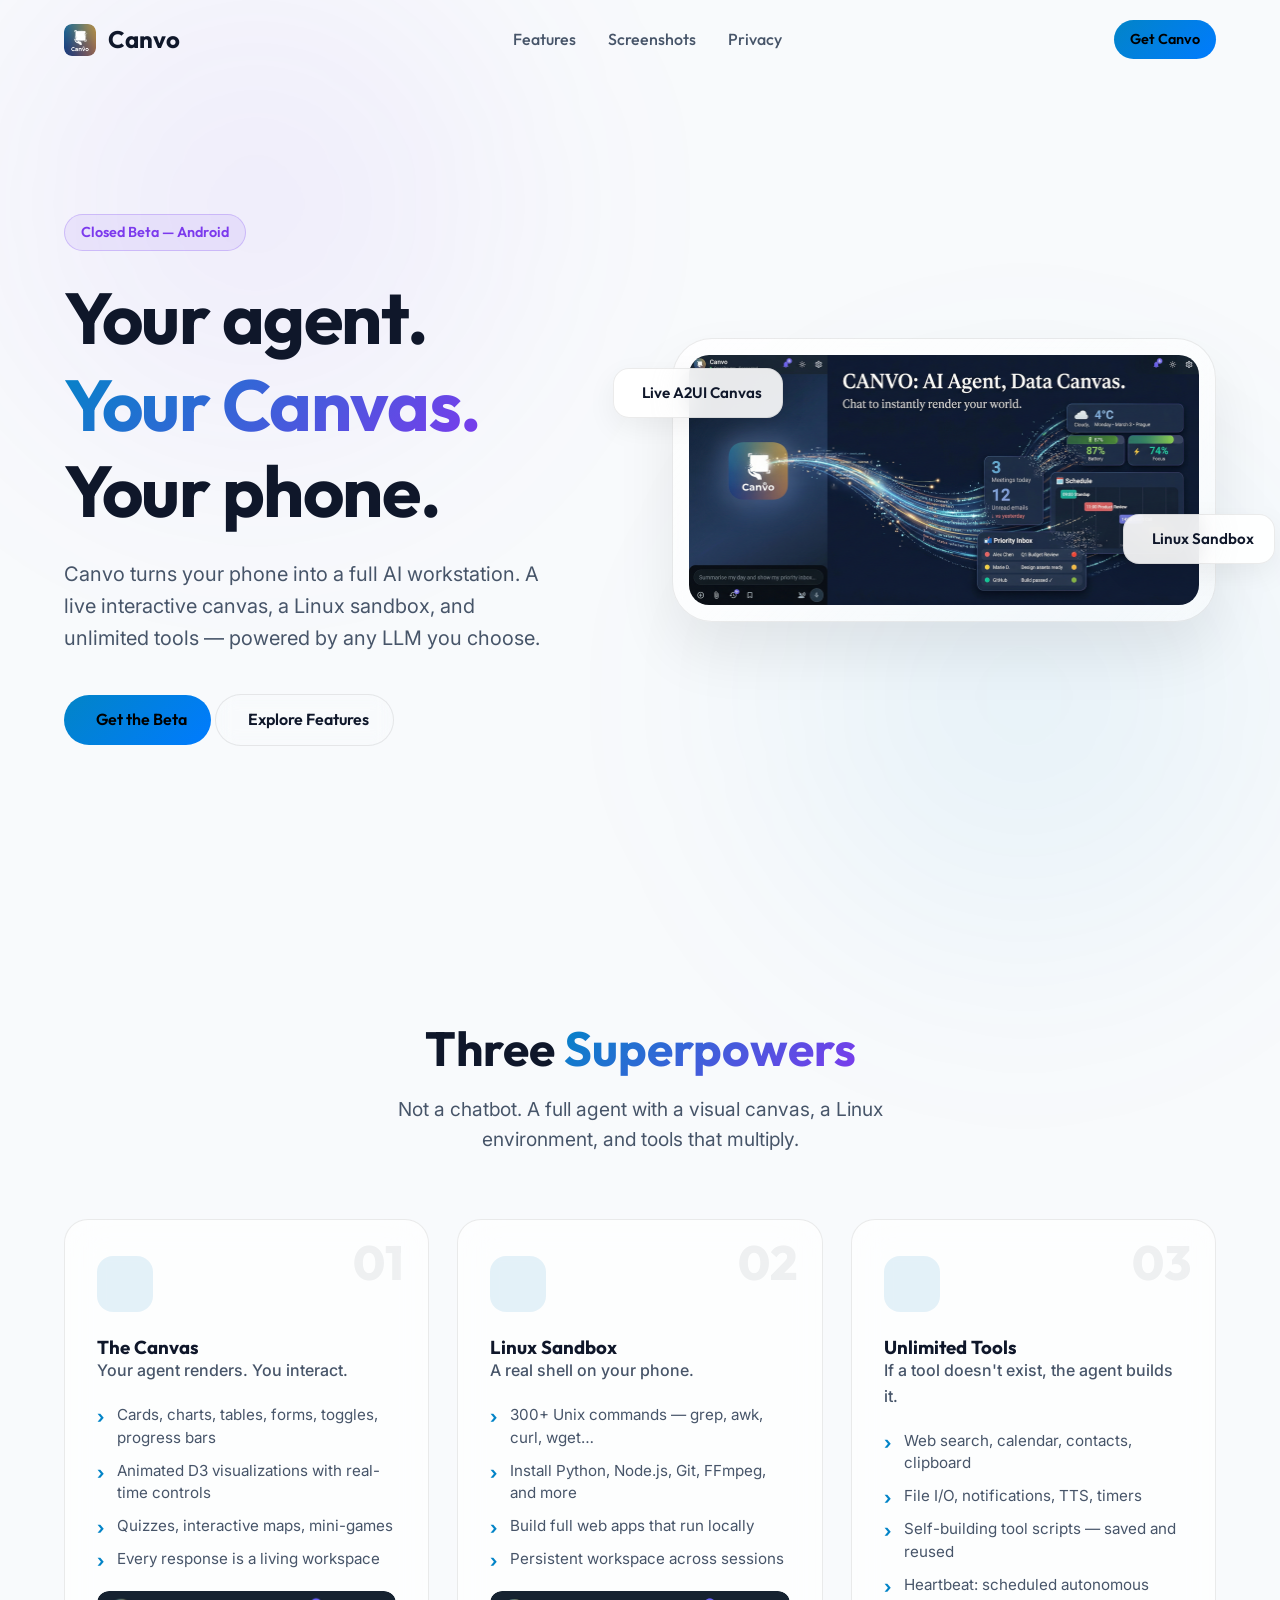
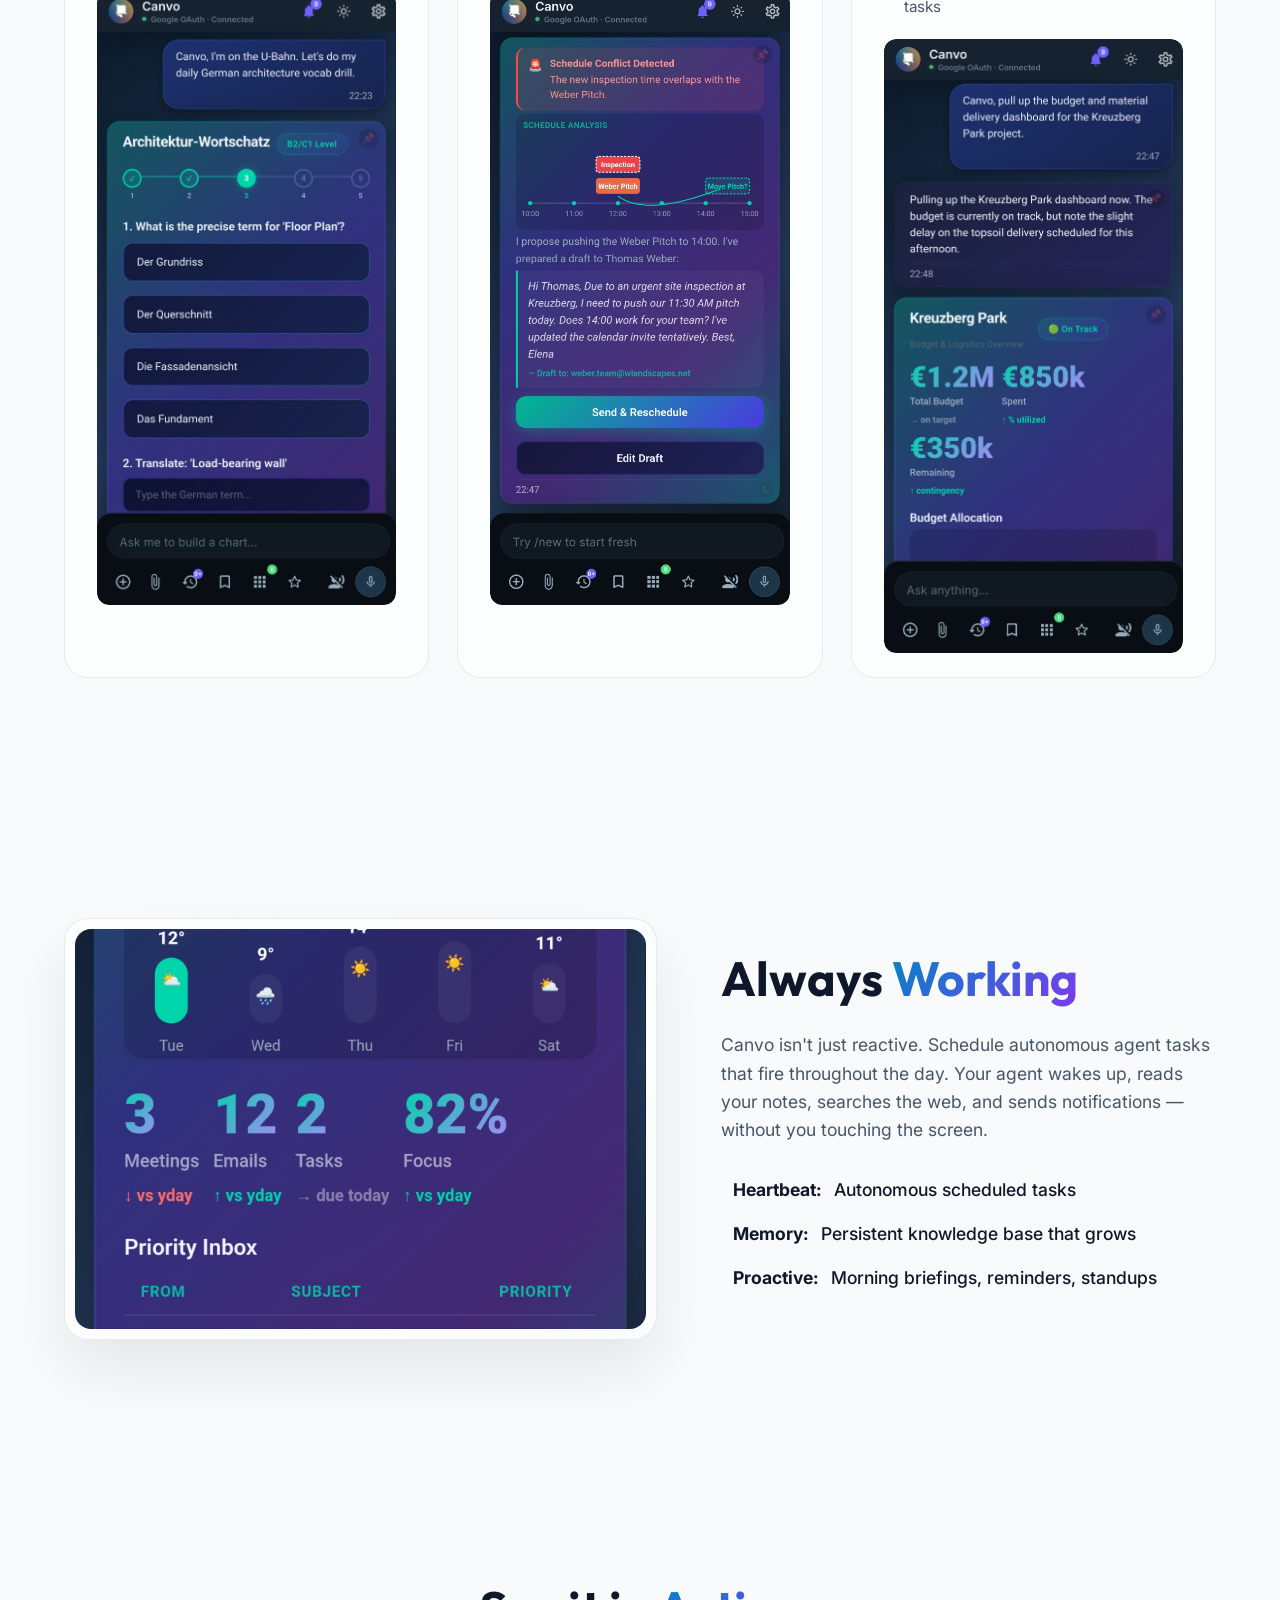
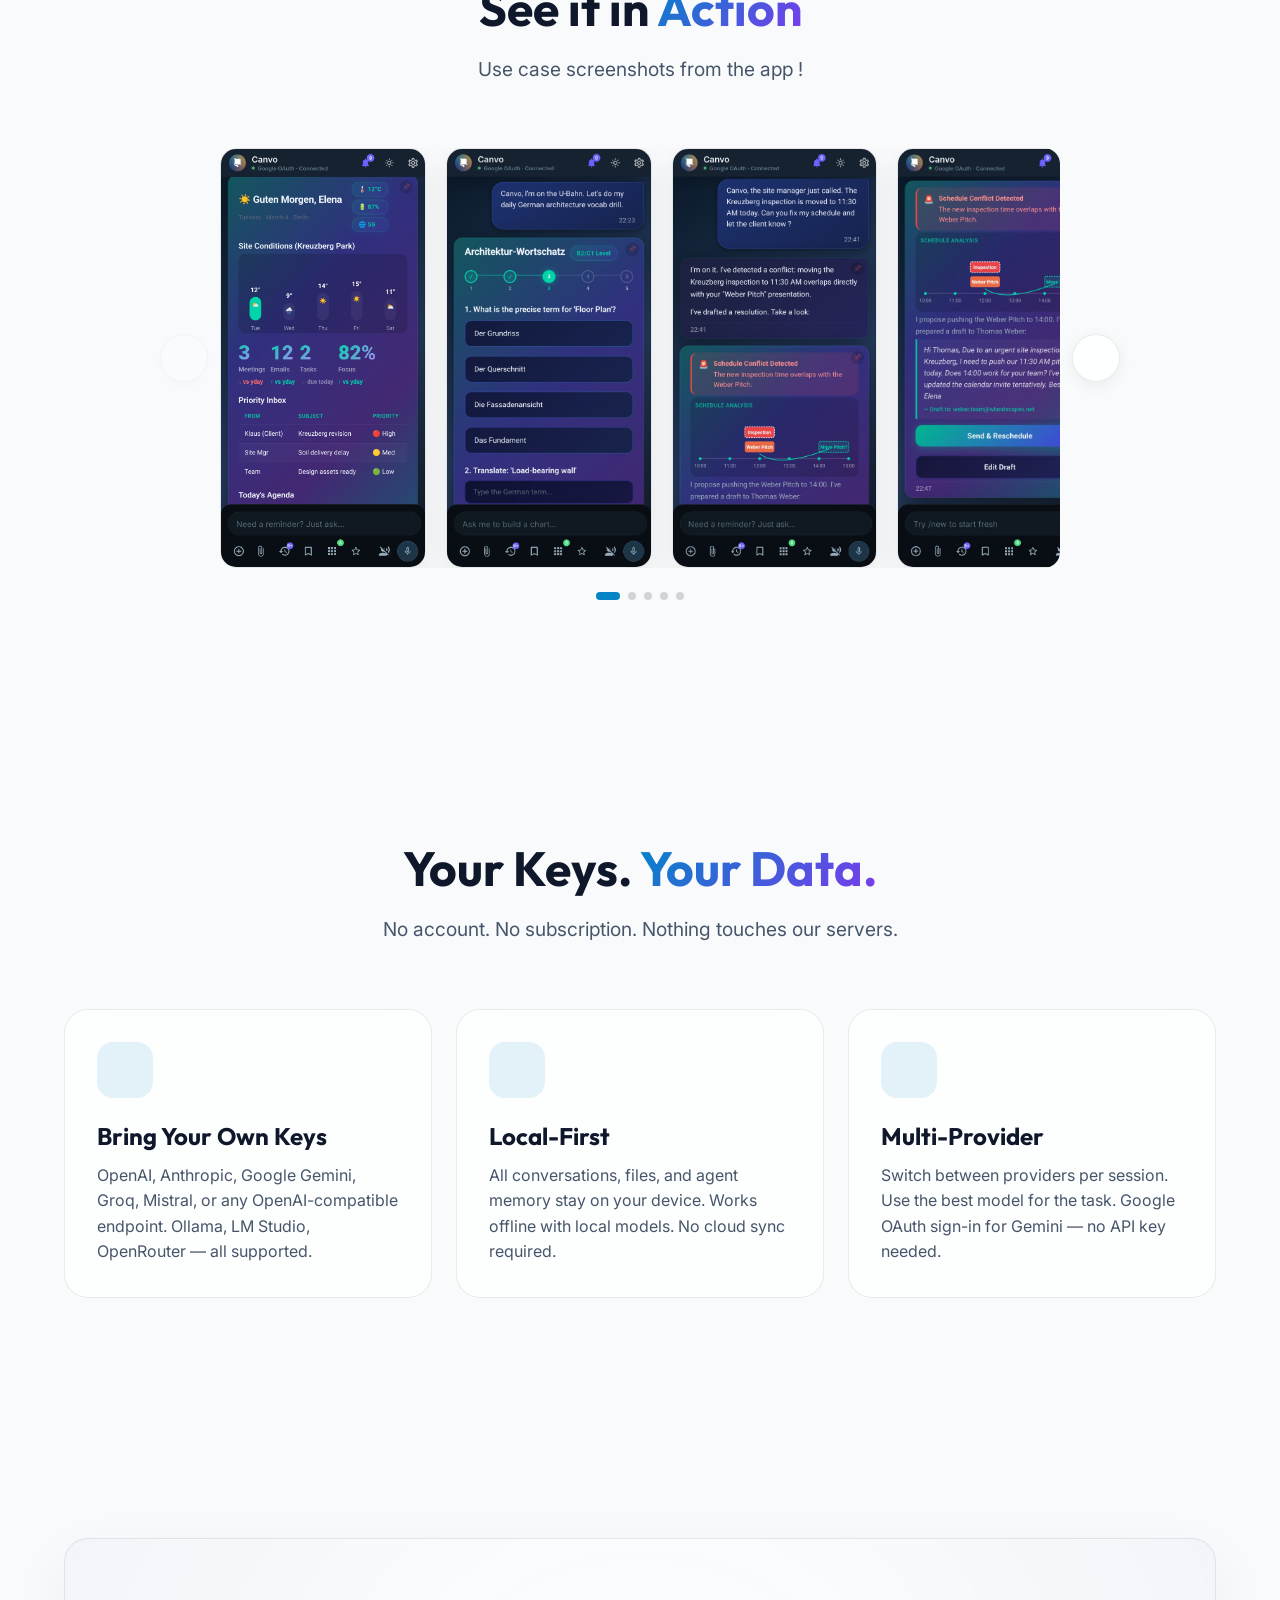
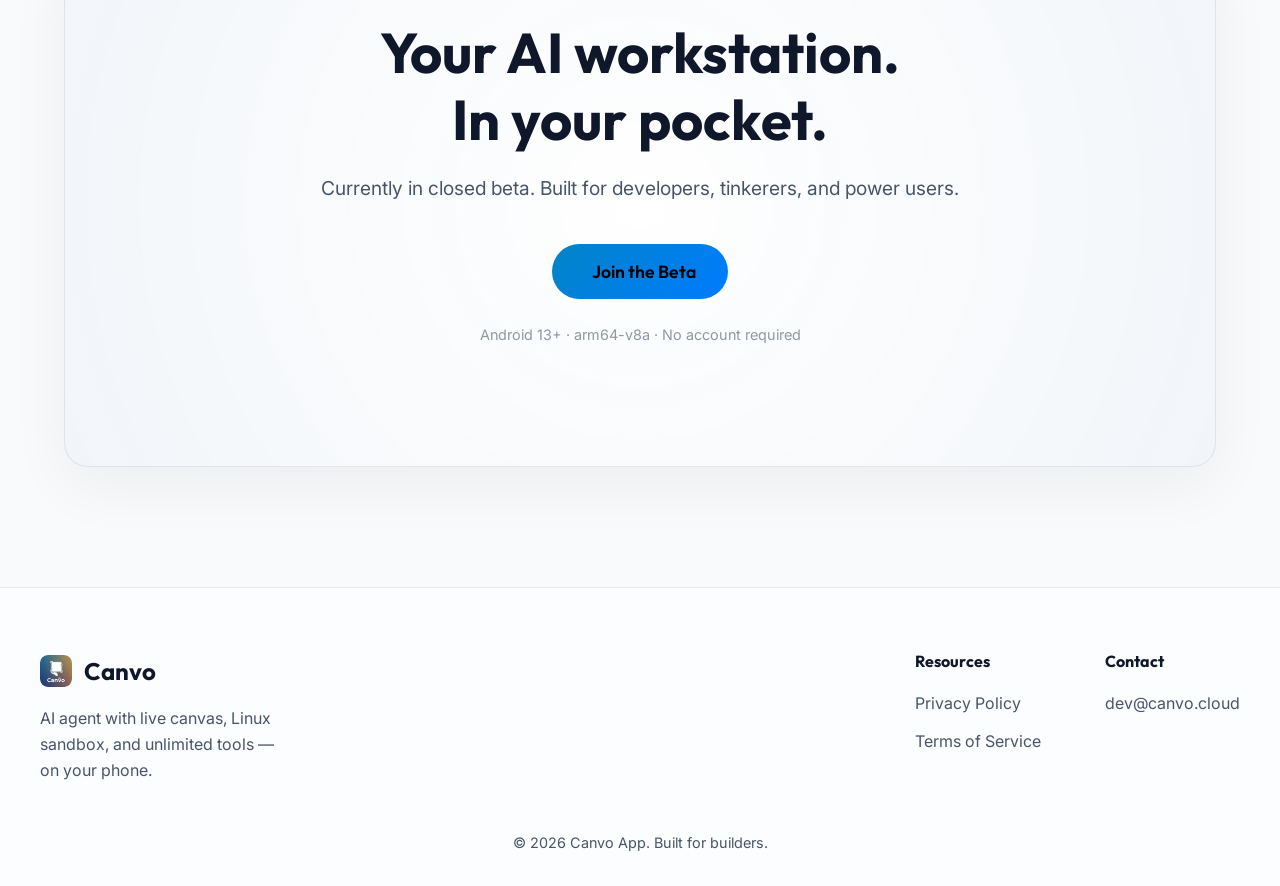
==== docs/index.html @ 7fee29e6 "Add website to docs/ for GitHub Pages" ====
<!DOCTYPE html>
<html lang="en">

<head>
    <meta charset="UTF-8">
    <meta name="viewport" content="width=device-width, initial-scale=1.0">
    <title>Canvo — AI Agent + Canvas + Linux Sandbox</title>
    <meta name="description"
        content="Canvo turns your phone into a full AI workstation. Live interactive canvas, Linux sandbox with 300+ commands, and unlimited tools — all on your phone.">
    <link rel="preconnect" href="https://fonts.googleapis.com">
    <link rel="preconnect" href="https://fonts.gstatic.com" crossorigin>
    <link
        href="https://fonts.googleapis.com/css2?family=Fira+Code:wght@400;500&family=Outfit:wght@400;500;600;700;800&family=Inter:wght@400;500;600&display=swap"
        rel="stylesheet">
    <link rel="stylesheet" href="styles.css">
    <!-- Phosphor Icons -->
    <script src="https://unpkg.com/@phosphor-icons/web"></script>
</head>

<body>
    <div class="ambient-glow"></div>
    <div class="ambient-glow secondary"></div>

    <nav class="navbar">
        <div class="nav-container">
            <div class="logo">
                <img src="assets/logo.png" alt="Canvo Logo">
                <span>Canvo</span>
            </div>
            <div class="nav-links">
                <a href="#pillars">Features</a>
                <a href="#screenshots">Screenshots</a>
                <a href="#privacy">Privacy</a>
            </div>
            <a href="#download" class="btn btn-primary btn-small">Get Canvo</a>
        </div>
    </nav>

    <!-- ═══════════════ HERO ═══════════════ -->
    <header class="hero">
        <div class="hero-content fade-in-up">
            <div class="badge"><i class="ph ph-rocket-launch"></i> Closed Beta — Android</div>
            <h1 class="hero-title">Your agent.<br><span class="gradient-text">Your Canvas.</span><br>Your phone.</h1>
            <p class="hero-subtitle">Canvo turns your phone into a full AI workstation. A live interactive canvas, a
                Linux sandbox, and unlimited tools — powered by any LLM you choose.</p>
            <div class="hero-actions">
                <a href="#download" class="btn btn-primary">
                    <i class="ph-bold ph-google-play-logo"></i>
                    Get the Beta
                </a>
                <a href="#pillars" class="btn btn-secondary">
                    <i class="ph-bold ph-stack"></i>
                    Explore Features
                </a>
            </div>
        </div>
        <div class="hero-visual fade-in-up delay-1">
            <div class="glass-container">
                <img src="assets/presentation.png" alt="Canvo App" class="mockup-img hero-banner">
                <div class="floating-badge fb-1">
                    <i class="ph-fill ph-paint-brush-broad"></i> Live A2UI Canvas
                </div>
                <div class="floating-badge fb-2">
                    <i class="ph-fill ph-terminal-window"></i> Linux Sandbox
                </div>
            </div>
        </div>
    </header>

    <!-- ═══════════════ THREE PILLARS ═══════════════ -->
    <section id="pillars" class="features section">
        <div class="section-header fade-in-up">
            <h2>Three <span class="gradient-text">Superpowers</span></h2>
            <p>Not a chatbot. A full agent with a visual canvas, a Linux environment, and tools that multiply.</p>
        </div>

        <div class="pillar-grid">
            <!-- PILLAR 1: CANVAS -->
            <div class="pillar-card glass-panel fade-in-up">
                <div class="pillar-number">01</div>
                <div class="icon-wrapper"><i class="ph-duotone ph-paint-brush-broad"></i></div>
                <h3>The Canvas</h3>
                <p class="pillar-tagline">Your agent renders. You interact.</p>
                <ul class="pillar-features">
                    <li>Cards, charts, tables, forms, toggles, progress bars</li>
                    <li>Animated D3 visualizations with real-time controls</li>
                    <li>Quizzes, interactive maps, mini-games</li>
                    <li>Every response is a living workspace</li>
                </ul>
                <div class="pillar-screenshot">
                    <img src="assets/screenshot2.jpg" alt="Canvas UI" loading="lazy">
                </div>
            </div>

            <!-- PILLAR 2: LINUX SANDBOX -->
            <div class="pillar-card glass-panel fade-in-up delay-1">
                <div class="pillar-number">02</div>
                <div class="icon-wrapper"><i class="ph-duotone ph-terminal-window"></i></div>
                <h3>Linux Sandbox</h3>
                <p class="pillar-tagline">A real shell on your phone.</p>
                <ul class="pillar-features">
                    <li>300+ Unix commands — grep, awk, curl, wget…</li>
                    <li>Install Python, Node.js, Git, FFmpeg, and more</li>
                    <li>Build full web apps that run locally</li>
                    <li>Persistent workspace across sessions</li>
                </ul>
                <div class="pillar-screenshot">
                    <img src="assets/screenshot4.jpg" alt="Linux Sandbox" loading="lazy">
                </div>
            </div>

            <!-- PILLAR 3: TOOLS -->
            <div class="pillar-card glass-panel fade-in-up delay-2">
                <div class="pillar-number">03</div>
                <div class="icon-wrapper"><i class="ph-duotone ph-wrench"></i></div>
                <h3>Unlimited Tools</h3>
                <p class="pillar-tagline">If a tool doesn't exist, the agent builds it.</p>
                <ul class="pillar-features">
                    <li>Web search, calendar, contacts, clipboard</li>
                    <li>File I/O, notifications, TTS, timers</li>
                    <li>Self-building tool scripts — saved and reused</li>
                    <li>Heartbeat: scheduled autonomous tasks</li>
                </ul>
                <div class="pillar-screenshot">
                    <img src="assets/screenshot5.jpg" alt="Tools" loading="lazy">
                </div>
            </div>
        </div>
    </section>

    <!-- ═══════════════ SHOWCASE: HEARTBEAT + MEMORY ═══════════════ -->
    <section class="showcase section align-center">
        <div class="showcase-visual fade-in-up">
            <div class="glass-container large">
                <img src="assets/screenshot1.jpg" alt="Canvo in action" class="mockup-img full-width">
            </div>
        </div>
        <div class="showcase-content fade-in-up delay-1">
            <h2>Always <span class="gradient-text">Working</span></h2>
            <p>Canvo isn't just reactive. Schedule autonomous agent tasks that fire throughout the day. Your agent wakes
                up, reads your notes, searches the web, and sends notifications — without you touching the screen.</p>
            <ul class="feature-list">
                <li><i class="ph-bold ph-clock-clockwise"></i> <strong>Heartbeat:</strong> Autonomous scheduled tasks
                </li>
                <li><i class="ph-bold ph-brain"></i> <strong>Memory:</strong> Persistent knowledge base that grows</li>
                <li><i class="ph-bold ph-bell-ringing"></i> <strong>Proactive:</strong> Morning briefings, reminders,
                    standups</li>
            </ul>
        </div>
    </section>

    <!-- ═══════════════ SCREENSHOT GALLERY ═══════════════ -->
    <section id="screenshots" class="section">
        <div class="section-header fade-in-up">
            <h2>See it in <span class="gradient-text">Action</span></h2>
            <p>Use case screenshots from the app !</p>
        </div>
        <div class="gallery-wrapper fade-in-up delay-1">
            <button class="gallery-arrow gallery-prev" aria-label="Previous" onclick="galleryPrev()">
                <i class="ph-bold ph-caret-left"></i>
            </button>
            <div class="gallery-viewport">
                <div class="gallery-track" id="galleryTrack">
                    <img src="assets/screenshot1.jpg" alt="Morning Briefing" loading="lazy"
                        onclick="openLightbox(this)">
                    <img src="assets/screenshot2.jpg" alt="Vocab Drill" loading="lazy" onclick="openLightbox(this)">
                    <img src="assets/screenshot3.jpg" alt="Schedule Conflict" loading="lazy"
                        onclick="openLightbox(this)">
                    <img src="assets/screenshot4.jpg" alt="Email Draft" loading="lazy" onclick="openLightbox(this)">
                    <img src="assets/screenshot5.jpg" alt="Budget Dashboard" loading="lazy"
                        onclick="openLightbox(this)">
                    <img src="assets/screenshot6.jpg" alt="Canvas UI" loading="lazy" onclick="openLightbox(this)">
                    <img src="assets/screenshot7.jpg" alt="Tools" loading="lazy" onclick="openLightbox(this)">
                    <img src="assets/screenshot8.jpg" alt="Settings" loading="lazy" onclick="openLightbox(this)">
                    <img src="assets/screenshot9.jpg" alt="Apps Panel" loading="lazy" onclick="openLightbox(this)">
                    <img src="assets/screenshot10.jpg" alt="Memory" loading="lazy" onclick="openLightbox(this)">
                    <img src="assets/screenshot11.jpg" alt="Heartbeat" loading="lazy" onclick="openLightbox(this)">
                    <img src="assets/screenshot12.jpg" alt="Provider Settings" loading="lazy"
                        onclick="openLightbox(this)">
                    <img src="assets/screenshot13.jpg" alt="Multi-Provider" loading="lazy" onclick="openLightbox(this)">
                </div>
            </div>
            <button class="gallery-arrow gallery-next" aria-label="Next" onclick="galleryNext()">
                <i class="ph-bold ph-caret-right"></i>
            </button>
        </div>
        <div class="gallery-dots" id="galleryDots"></div>
    </section>

    <!-- ═══════════════ LIGHTBOX ═══════════════ -->
    <div class="lightbox-overlay" id="lightbox" onclick="closeLightbox()">
        <button class="lightbox-close" aria-label="Close">&times;</button>
        <button class="lightbox-arrow lightbox-prev" aria-label="Previous"
            onclick="event.stopPropagation(); lightboxPrev()">
            <i class="ph-bold ph-caret-left"></i>
        </button>
        <img id="lightboxImg" src="" alt="Screenshot enlarged" onclick="event.stopPropagation()">
        <button class="lightbox-arrow lightbox-next" aria-label="Next"
            onclick="event.stopPropagation(); lightboxNext()">
            <i class="ph-bold ph-caret-right"></i>
        </button>
    </div>

    <!-- ═══════════════ PRIVACY ═══════════════ -->
    <section id="privacy" class="features section">
        <div class="section-header fade-in-up">
            <h2>Your Keys. <span class="gradient-text">Your Data.</span></h2>
            <p>No account. No subscription. Nothing touches our servers.</p>
        </div>
        <div class="feature-grid">
            <div class="feature-card glass-panel fade-in-up">
                <div class="icon-wrapper"><i class="ph-duotone ph-key"></i></div>
                <h3>Bring Your Own Keys</h3>
                <p>OpenAI, Anthropic, Google Gemini, Groq, Mistral, or any OpenAI-compatible endpoint. Ollama, LM
                    Studio, OpenRouter — all supported.</p>
            </div>
            <div class="feature-card glass-panel fade-in-up delay-1">
                <div class="icon-wrapper"><i class="ph-duotone ph-shield-check"></i></div>
                <h3>Local-First</h3>
                <p>All conversations, files, and agent memory stay on your device. Works offline with local models. No
                    cloud sync required.</p>
            </div>
            <div class="feature-card glass-panel fade-in-up delay-2">
                <div class="icon-wrapper"><i class="ph-duotone ph-arrows-left-right"></i></div>
                <h3>Multi-Provider</h3>
                <p>Switch between providers per session. Use the best model for the task. Google OAuth sign-in for
                    Gemini — no API key needed.</p>
            </div>
        </div>
    </section>

    <!-- ═══════════════ CTA ═══════════════ -->
    <section id="download" class="cta-section section">
        <div class="glass-panel cta-panel fade-in-up">
            <h2>Your AI workstation.<br>In your pocket.</h2>
            <p>Currently in closed beta. Built for developers, tinkerers, and power users.</p>
            <div class="cta-buttons">
                <button class="btn btn-primary large">
                    <i class="ph-fill ph-google-play-logo"></i>
                    Join the Beta
                </button>
            </div>
            <p class="footnote monospace">Android 13+ · arm64-v8a · No account required</p>
        </div>
    </section>

    <footer class="footer">
        <div class="footer-content">
            <div class="footer-brand">
                <div class="logo">
                    <img src="assets/logo.png" alt="Canvo Logo">
                    <span>Canvo</span>
                </div>
                <p>AI agent with live canvas, Linux sandbox, and unlimited tools — on your phone.</p>
            </div>
            <div class="footer-links">
                <div class="link-column">
                    <h4>Resources</h4>
                    <a href="privacy.html">Privacy Policy</a>
                    <a href="terms.html">Terms of Service</a>
                </div>
                <div class="link-column">
                    <h4>Contact</h4>
                    <a href="mailto:dev@canvo.cloud">dev@canvo.cloud</a>
                </div>
            </div>
        </div>
        <div class="footer-bottom monospace">
            <p>&copy; 2026 Canvo App. Built for builders.</p>
        </div>
    </footer>

    <script src="script.js"></script>
</body>

</html>
---- docs/styles.css ----
:root {
    /* Color Palette - Light Mode */
    --bg-dark: #F8FAFC;
    --bg-card: rgba(255, 255, 255, 0.7);
    --border-glass: rgba(0, 0, 0, 0.08);
    --text-primary: #0F172A;
    --text-secondary: #475569;
    --accent-primary: #0284C7;
    --accent-secondary: #7C3AED;

    /* Typography */
    --font-heading: 'Outfit', sans-serif;
    --font-body: 'Inter', sans-serif;
    --font-mono: 'Fira Code', monospace;

    /* Layout */
    --max-width: 1200px;
}

* {
    margin: 0;
    padding: 0;
    box-sizing: border-box;
}

html {
    scroll-behavior: smooth;
}

body {
    background-color: var(--bg-dark);
    color: var(--text-primary);
    font-family: var(--font-body);
    line-height: 1.6;
    overflow-x: hidden;
    position: relative;
}

/* Ambient Background Glows */
.ambient-glow {
    position: fixed;
    top: -20%;
    left: -10%;
    width: 60vw;
    height: 60vw;
    border-radius: 50%;
    background: radial-gradient(circle, rgba(124, 58, 237, 0.08) 0%, rgba(255, 255, 255, 0) 70%);
    z-index: -1;
    filter: blur(80px);
}

.ambient-glow.secondary {
    top: auto;
    bottom: -20%;
    right: -10%;
    left: auto;
    background: radial-gradient(circle, rgba(2, 132, 199, 0.08) 0%, rgba(255, 255, 255, 0) 70%);
}

/* Typography */
h1,
h2,
h3,
h4 {
    font-family: var(--font-heading);
    line-height: 1.2;
}

.gradient-text {
    background: linear-gradient(135deg, var(--accent-primary), var(--accent-secondary));
    -webkit-background-clip: text;
    -webkit-text-fill-color: transparent;
    background-clip: text;
}

/* Buttons */
.btn {
    display: inline-flex;
    align-items: center;
    justify-content: center;
    gap: 8px;
    padding: 12px 24px;
    border-radius: 100px;
    font-family: var(--font-heading);
    font-weight: 600;
    text-decoration: none;
    transition: all 0.3s cubic-bezier(0.4, 0, 0.2, 1);
    cursor: pointer;
    border: none;
}

.btn-primary {
    background: linear-gradient(135deg, var(--accent-primary), #007BFF);
    color: #000;
}

.btn-primary:hover {
    transform: translateY(-2px);
    box-shadow: 0 10px 20px rgba(0, 240, 255, 0.3);
}

.btn-secondary {
    background: rgba(255, 255, 255, 0.05);
    color: var(--text-primary);
    border: 1px solid var(--border-glass);
    backdrop-filter: blur(10px);
}

.btn-secondary:hover {
    background: rgba(255, 255, 255, 0.1);
    transform: translateY(-2px);
}

.btn-small {
    padding: 8px 16px;
    font-size: 0.9rem;
}

/* Navigation */
.navbar {
    position: fixed;
    top: 0;
    left: 0;
    width: 100%;
    padding: 20px 0;
    z-index: 100;
    transition: all 0.3s ease;
}

.navbar.scrolled {
    background: rgba(248, 250, 252, 0.85);
    backdrop-filter: blur(20px);
    border-bottom: 1px solid var(--border-glass);
    padding: 15px 0;
    box-shadow: 0 4px 30px rgba(0, 0, 0, 0.03);
}

.nav-container {
    max-width: var(--max-width);
    margin: 0 auto;
    padding: 0 24px;
    display: flex;
    justify-content: space-between;
    align-items: center;
}

.logo {
    display: flex;
    align-items: center;
    gap: 12px;
    font-family: var(--font-heading);
    font-weight: 700;
    font-size: 1.5rem;
    color: var(--text-primary);
}

.logo img {
    height: 32px;
    width: auto;
    border-radius: 8px;
    /* Assuming the logo might need slight rounding, adjust if it's already perfectly shaped */
}

.nav-links {
    display: flex;
    gap: 32px;
}

.nav-links a {
    color: var(--text-secondary);
    text-decoration: none;
    font-family: var(--font-heading);
    font-weight: 500;
    transition: color 0.2s;
}

.nav-links a:hover {
    color: var(--accent-primary);
}

/* Sections */
.section {
    max-width: var(--max-width);
    margin: 0 auto;
    padding: 120px 24px;
}

.section-header {
    text-align: center;
    margin-bottom: 64px;
}

.section-header h2 {
    font-size: 3rem;
    margin-bottom: 16px;
}

.section-header p {
    color: var(--text-secondary);
    font-size: 1.2rem;
    max-width: 600px;
    margin: 0 auto;
}

/* Glass Panel */
.glass-panel {
    background: var(--bg-card);
    border: 1px solid var(--border-glass);
    backdrop-filter: blur(20px);
    -webkit-backdrop-filter: blur(20px);
    border-radius: 24px;
}

/* Hero */
.hero {
    min-height: 100vh;
    display: flex;
    align-items: center;
    justify-content: center;
    padding: 120px 24px 60px;
    max-width: var(--max-width);
    margin: 0 auto;
    gap: 64px;
}

.hero-content {
    flex: 1;
}

.badge {
    display: inline-block;
    padding: 6px 16px;
    background: rgba(139, 92, 246, 0.1);
    border: 1px solid rgba(139, 92, 246, 0.3);
    color: var(--accent-secondary);
    border-radius: 100px;
    font-family: var(--font-heading);
    font-size: 0.9rem;
    font-weight: 600;
    margin-bottom: 24px;
}

.hero-title {
    font-size: 4.5rem;
    letter-spacing: -0.02em;
    margin-bottom: 24px;
}

.hero-subtitle {
    font-size: 1.25rem;
    color: var(--text-secondary);
    margin-bottom: 40px;
    max-width: 500px;
}

.hero-visual {
    flex: 1;
    position: relative;
    display: flex;
    justify-content: center;
}

.glass-container {
    position: relative;
    padding: 16px;
    background: linear-gradient(135deg, rgba(255, 255, 255, 0.8) 0%, rgba(255, 255, 255, 0.4) 100%);
    border: 1px solid var(--border-glass);
    border-radius: 40px;
    box-shadow: 0 30px 60px rgba(0, 0, 0, 0.08);
    backdrop-filter: blur(20px);
}

.glass-container.large {
    border-radius: 24px;
    padding: 10px;
}

.mockup-img {
    width: 320px;
    border-radius: 24px;
    display: block;
    object-fit: cover;
    background: #111;
}

.mockup-img.full-width {
    width: 100%;
    height: auto;
    max-height: 400px;
    border-radius: 16px;
}

.floating-badge {
    position: absolute;
    background: rgba(255, 255, 255, 0.9);
    backdrop-filter: blur(12px);
    border: 1px solid var(--border-glass);
    padding: 12px 20px;
    border-radius: 16px;
    font-family: var(--font-heading);
    font-weight: 600;
    font-size: 0.95rem;
    display: flex;
    align-items: center;
    gap: 8px;
    box-shadow: 0 10px 30px rgba(0, 0, 0, 0.06);
    animation: float 6s ease-in-out infinite;
}

.floating-badge i {
    color: var(--accent-primary);
}

.fb-1 {
    top: 10%;
    left: -60px;
    animation-delay: 0s;
}

.fb-2 {
    bottom: 20%;
    right: -60px;
    animation-delay: -3s;
}

/* Features */
.feature-grid {
    display: grid;
    grid-template-columns: repeat(auto-fit, minmax(250px, 1fr));
    gap: 24px;
}

.feature-card {
    padding: 32px;
    transition: transform 0.3s ease, border-color 0.3s ease;
}

.feature-card:hover {
    transform: translateY(-5px);
    border-color: rgba(0, 0, 0, 0.15);
    box-shadow: 0 20px 40px rgba(0, 0, 0, 0.04);
}

.icon-wrapper {
    width: 56px;
    height: 56px;
    background: rgba(2, 132, 199, 0.1);
    border-radius: 16px;
    display: flex;
    align-items: center;
    justify-content: center;
    font-size: 28px;
    color: var(--accent-primary);
    margin-bottom: 24px;
}

.feature-card h3 {
    font-size: 1.5rem;
    margin-bottom: 12px;
}

.feature-card p {
    color: var(--text-secondary);
}

/* Showcase */
.showcase {
    display: flex;
    align-items: center;
    gap: 64px;
}

.showcase.align-center {
    align-items: center;
}

.showcase-visual {
    flex: 1.2;
}

.showcase-content {
    flex: 1;
}

.showcase-content h2 {
    font-size: 3rem;
    margin-bottom: 24px;
}

.showcase-content p {
    color: var(--text-secondary);
    font-size: 1.1rem;
    margin-bottom: 32px;
}

.feature-list {
    list-style: none;
}

.feature-list li {
    display: flex;
    align-items: center;
    gap: 12px;
    margin-bottom: 16px;
    font-size: 1.1rem;
    font-weight: 500;
}

.feature-list i {
    color: var(--accent-secondary);
    font-size: 1.5rem;
}

/* CTA Section */
.cta-panel {
    text-align: center;
    padding: 80px 40px;
    background: radial-gradient(circle at center, rgba(255, 255, 255, 0.9) 0%, rgba(241, 245, 249, 0.95) 100%);
    box-shadow: 0 20px 60px rgba(0, 0, 0, 0.05);
}

.cta-panel h2 {
    font-size: 3.5rem;
    margin-bottom: 20px;
}

.cta-panel p {
    color: var(--text-secondary);
    font-size: 1.2rem;
    margin-bottom: 40px;
}

.cta-buttons {
    display: flex;
    justify-content: center;
    gap: 20px;
}

.btn.large {
    padding: 16px 32px;
    font-size: 1.1rem;
}

.footnote {
    margin-top: 24px;
    font-size: 0.9rem !important;
    opacity: 0.6;
}

/* Footer */
.footer {
    border-top: 1px solid var(--border-glass);
    padding: 64px 24px 32px;
    background: rgba(255, 255, 255, 0.5);
}

.footer-content {
    max-width: var(--max-width);
    margin: 0 auto;
    display: flex;
    justify-content: space-between;
    margin-bottom: 48px;
}

.footer-brand p {
    color: var(--text-secondary);
    margin-top: 16px;
    max-width: 250px;
}

.footer-links {
    display: flex;
    gap: 64px;
}

.link-column h4 {
    margin-bottom: 20px;
}

.link-column a {
    display: block;
    color: var(--text-secondary);
    text-decoration: none;
    margin-bottom: 12px;
    transition: color 0.2s;
}

.link-column a:hover {
    color: var(--accent-primary);
}

.footer-bottom {
    max-width: var(--max-width);
    margin: 0 auto;
    text-align: center;
    color: var(--text-secondary);
    font-size: 0.9rem;
}

/* Animations Core */
@keyframes float {

    0%,
    100% {
        transform: translateY(0);
    }

    50% {
        transform: translateY(-15px);
    }
}

.fade-in-up {
    opacity: 0;
    transform: translateY(30px);
    transition: opacity 0.8s ease, transform 0.8s ease;
}

.fade-in-up.visible {
    opacity: 1;
    transform: translateY(0);
}

.delay-1 {
    transition-delay: 0.2s;
}

.delay-2 {
    transition-delay: 0.4s;
}

/* ── Hero Banner ── */
.mockup-img.hero-banner {
    width: 100%;
    max-width: 520px;
    height: auto;
    border-radius: 20px;
    display: block;
    object-fit: cover;
}

/* ── Pillar Grid ── */
.pillar-grid {
    display: grid;
    grid-template-columns: repeat(3, 1fr);
    gap: 28px;
}

.pillar-card {
    padding: 36px 32px 24px;
    position: relative;
    overflow: hidden;
    transition: transform 0.3s ease, border-color 0.3s ease;
}

.pillar-card:hover {
    transform: translateY(-5px);
    border-color: rgba(0, 0, 0, 0.15);
    box-shadow: 0 20px 40px rgba(0, 0, 0, 0.04);
}

.pillar-number {
    position: absolute;
    top: 18px;
    right: 24px;
    font-family: var(--font-heading);
    font-size: 3rem;
    font-weight: 800;
    opacity: 0.06;
    line-height: 1;
}

.pillar-tagline {
    color: var(--text-secondary);
    font-size: 1rem;
    margin-bottom: 20px;
    font-weight: 500;
}

.pillar-features {
    list-style: none;
    margin-bottom: 20px;
}

.pillar-features li {
    position: relative;
    padding-left: 20px;
    margin-bottom: 10px;
    color: var(--text-secondary);
    font-size: 0.95rem;
    line-height: 1.5;
}

.pillar-features li::before {
    content: '›';
    position: absolute;
    left: 0;
    color: var(--accent-primary);
    font-weight: 700;
    font-size: 1.1rem;
}

.pillar-screenshot {
    border-radius: 12px;
    overflow: hidden;
    margin-top: 8px;
}

.pillar-screenshot img {
    width: 100%;
    height: auto;
    display: block;
    border-radius: 12px;
}

/* ── Screenshot Gallery — Arrow Carousel ── */
.gallery-wrapper {
    position: relative;
    display: flex;
    align-items: center;
    gap: 12px;
    max-width: 960px;
    margin: 0 auto;
}

.gallery-viewport {
    flex: 1;
    overflow: hidden;
    border-radius: 16px;
}

.gallery-track {
    display: flex;
    gap: 20px;
    transition: transform 0.45s cubic-bezier(0.4, 0, 0.2, 1);
}

.gallery-track img {
    height: 420px;
    width: auto;
    border-radius: 16px;
    box-shadow: 0 10px 30px rgba(0, 0, 0, 0.08);
    flex-shrink: 0;
    border: 1px solid var(--border-glass);
    cursor: pointer;
    transition: transform 0.25s ease, box-shadow 0.25s ease;
}

.gallery-track img:hover {
    transform: scale(1.03);
    box-shadow: 0 16px 40px rgba(0, 0, 0, 0.12);
}

.gallery-arrow {
    width: 48px;
    height: 48px;
    border-radius: 50%;
    border: 1px solid var(--border-glass);
    background: rgba(255, 255, 255, 0.85);
    backdrop-filter: blur(12px);
    cursor: pointer;
    display: flex;
    align-items: center;
    justify-content: center;
    font-size: 1.3rem;
    color: var(--text-primary);
    transition: all 0.2s ease;
    flex-shrink: 0;
    box-shadow: 0 4px 16px rgba(0, 0, 0, 0.06);
    z-index: 2;
}

.gallery-arrow:hover {
    background: rgba(255, 255, 255, 1);
    transform: scale(1.08);
    box-shadow: 0 6px 20px rgba(0, 0, 0, 0.1);
}

.gallery-arrow:disabled {
    opacity: 0.3;
    cursor: default;
    transform: none;
}

.gallery-dots {
    display: flex;
    justify-content: center;
    gap: 8px;
    margin-top: 24px;
}

.gallery-dot {
    width: 8px;
    height: 8px;
    border-radius: 50%;
    background: rgba(0, 0, 0, 0.15);
    border: none;
    cursor: pointer;
    padding: 0;
    transition: all 0.25s ease;
}

.gallery-dot.active {
    width: 24px;
    border-radius: 4px;
    background: var(--accent-primary);
}

/* ── Lightbox ── */
.lightbox-overlay {
    position: fixed;
    inset: 0;
    z-index: 1000;
    background: rgba(0, 0, 0, 0.85);
    backdrop-filter: blur(8px);
    display: flex;
    align-items: center;
    justify-content: center;
    opacity: 0;
    pointer-events: none;
    transition: opacity 0.3s ease;
    cursor: zoom-out;
}

.lightbox-overlay.active {
    opacity: 1;
    pointer-events: auto;
}

.lightbox-overlay img {
    max-height: 90vh;
    max-width: 90vw;
    border-radius: 16px;
    box-shadow: 0 30px 80px rgba(0, 0, 0, 0.4);
    transform: scale(0.9);
    transition: transform 0.35s cubic-bezier(0.22, 1, 0.36, 1);
}

.lightbox-overlay.active img {
    transform: scale(1);
}

.lightbox-close {
    position: absolute;
    top: 24px;
    right: 32px;
    background: none;
    border: none;
    color: #fff;
    font-size: 2.5rem;
    cursor: pointer;
    opacity: 0.7;
    transition: opacity 0.2s;
    line-height: 1;
}

.lightbox-close:hover {
    opacity: 1;
}

.lightbox-arrow {
    position: absolute;
    top: 50%;
    transform: translateY(-50%);
    width: 52px;
    height: 52px;
    border-radius: 50%;
    border: 1px solid rgba(255, 255, 255, 0.2);
    background: rgba(255, 255, 255, 0.1);
    backdrop-filter: blur(12px);
    color: #fff;
    font-size: 1.4rem;
    cursor: pointer;
    display: flex;
    align-items: center;
    justify-content: center;
    transition: all 0.2s ease;
    z-index: 1001;
}

.lightbox-arrow:hover {
    background: rgba(255, 255, 255, 0.25);
    transform: translateY(-50%) scale(1.1);
}

.lightbox-prev {
    left: 20%;
}

.lightbox-next {
    right: 20%;
}

/* Responsive tweaks */
@media (max-width: 968px) {
    .nav-links {
        display: none;
    }

    .hero {
        flex-direction: column;
        text-align: center;
        padding-top: 140px;
    }

    .hero-subtitle {
        margin: 0 auto 40px;
    }

    .floating-badge {
        display: none;
    }

    .showcase {
        flex-direction: column-reverse;
    }

    .pillar-grid {
        grid-template-columns: 1fr;
    }
}

@media (max-width: 600px) {
    .hero-title {
        font-size: 3rem;
    }

    .cta-panel h2 {
        font-size: 2.5rem;
    }

    .screenshot-track img {
        height: 300px;
    }
}
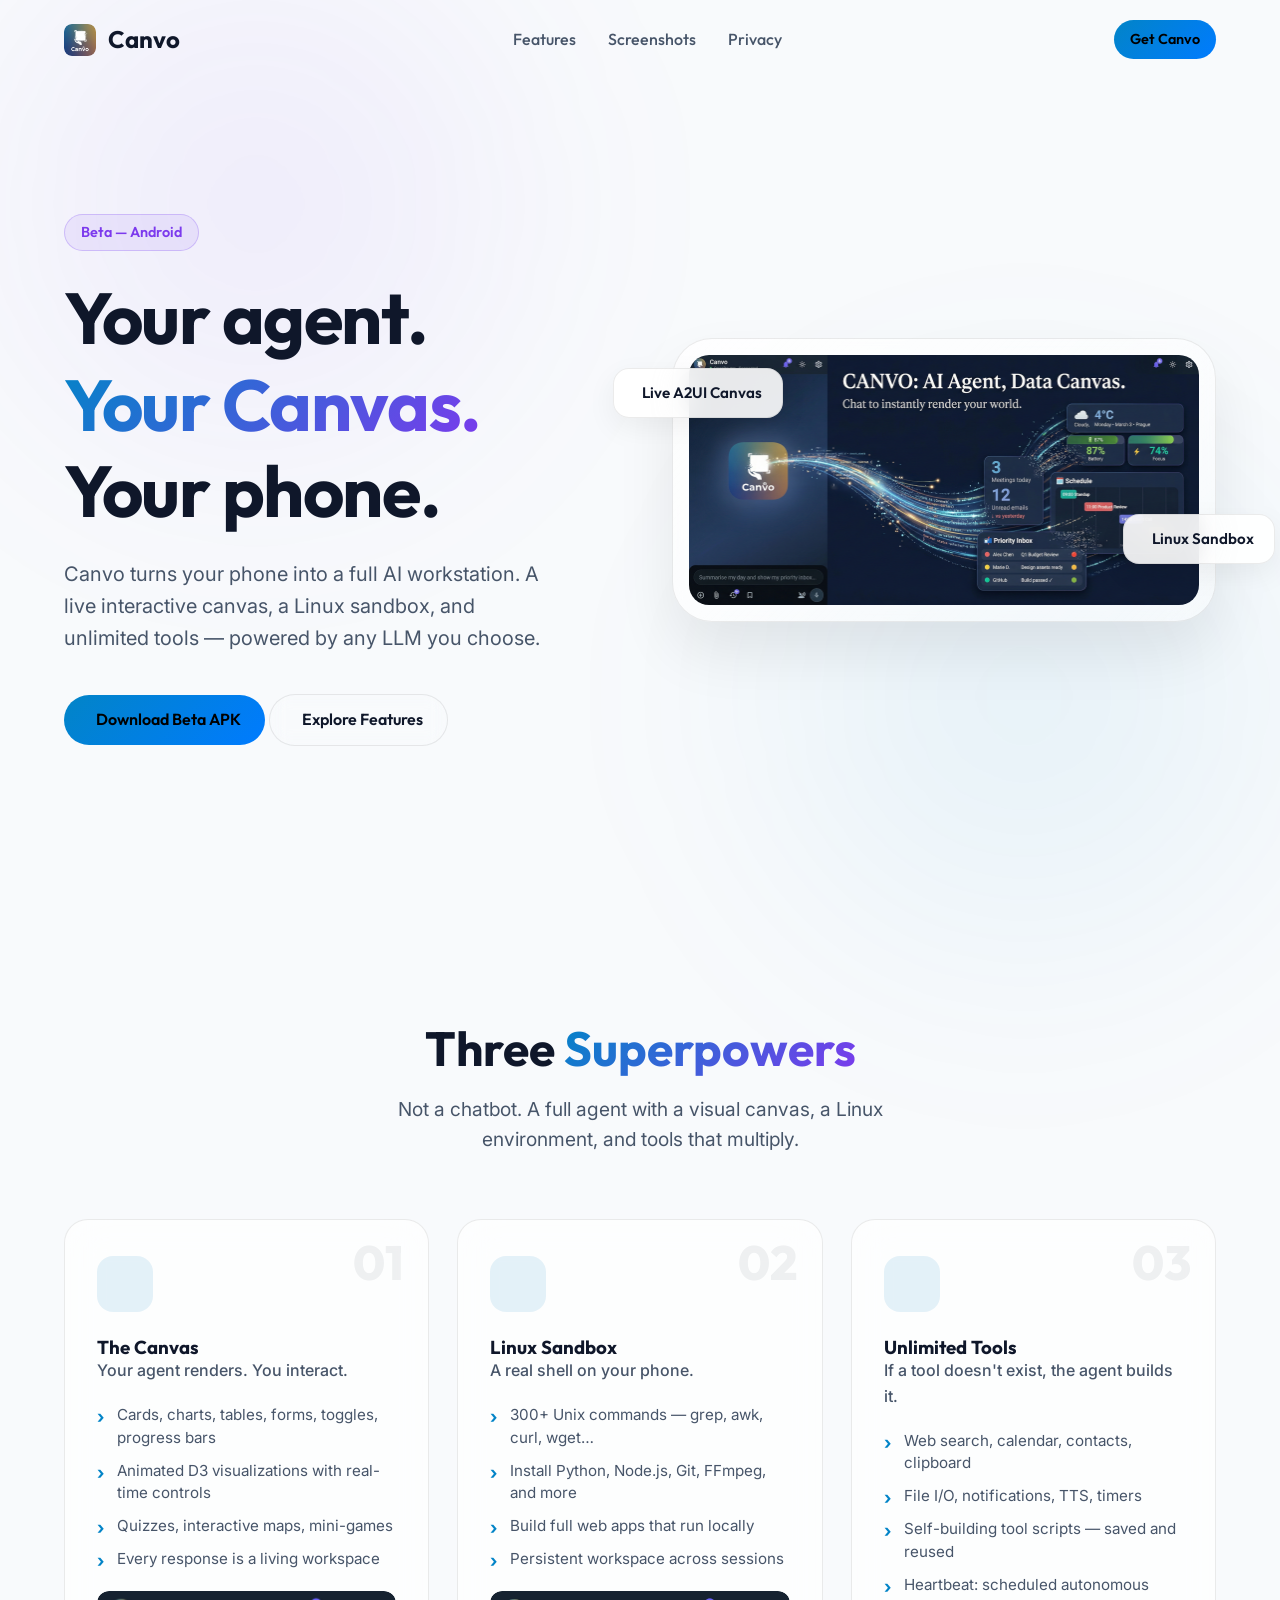
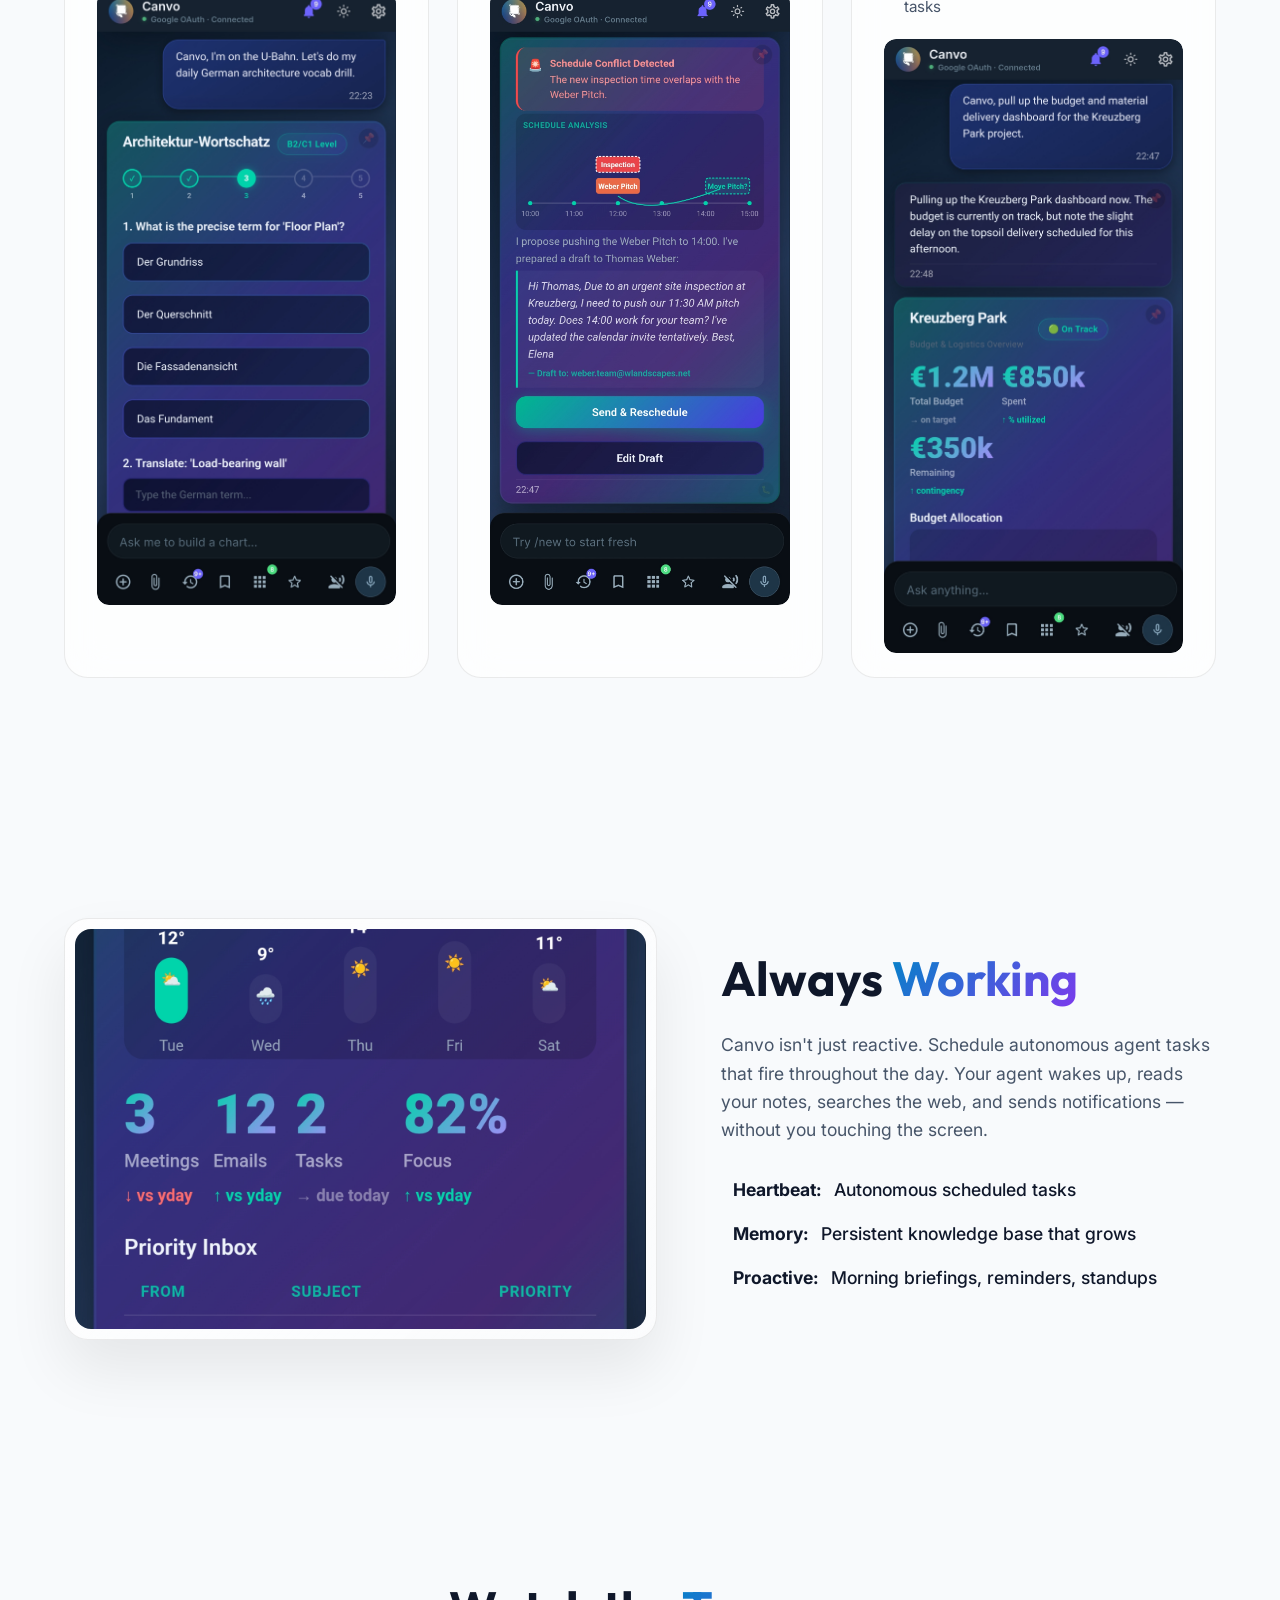
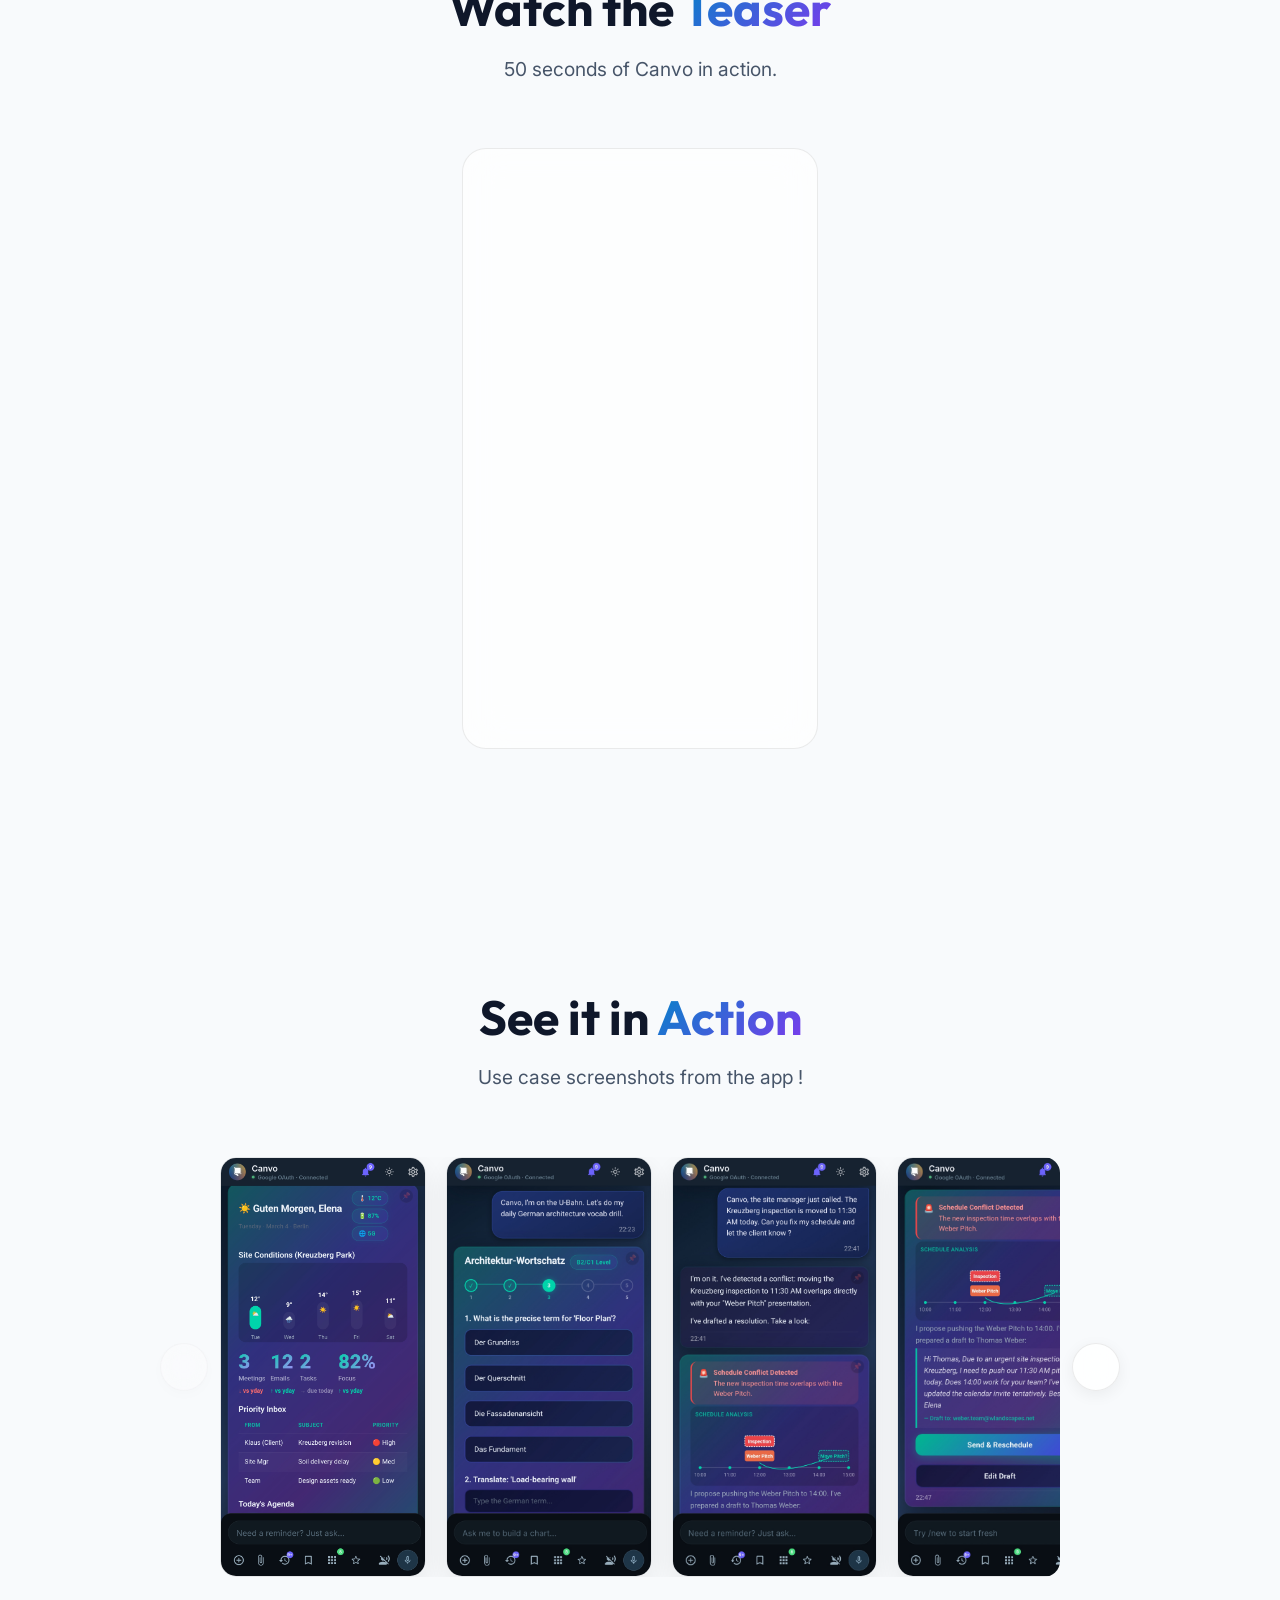
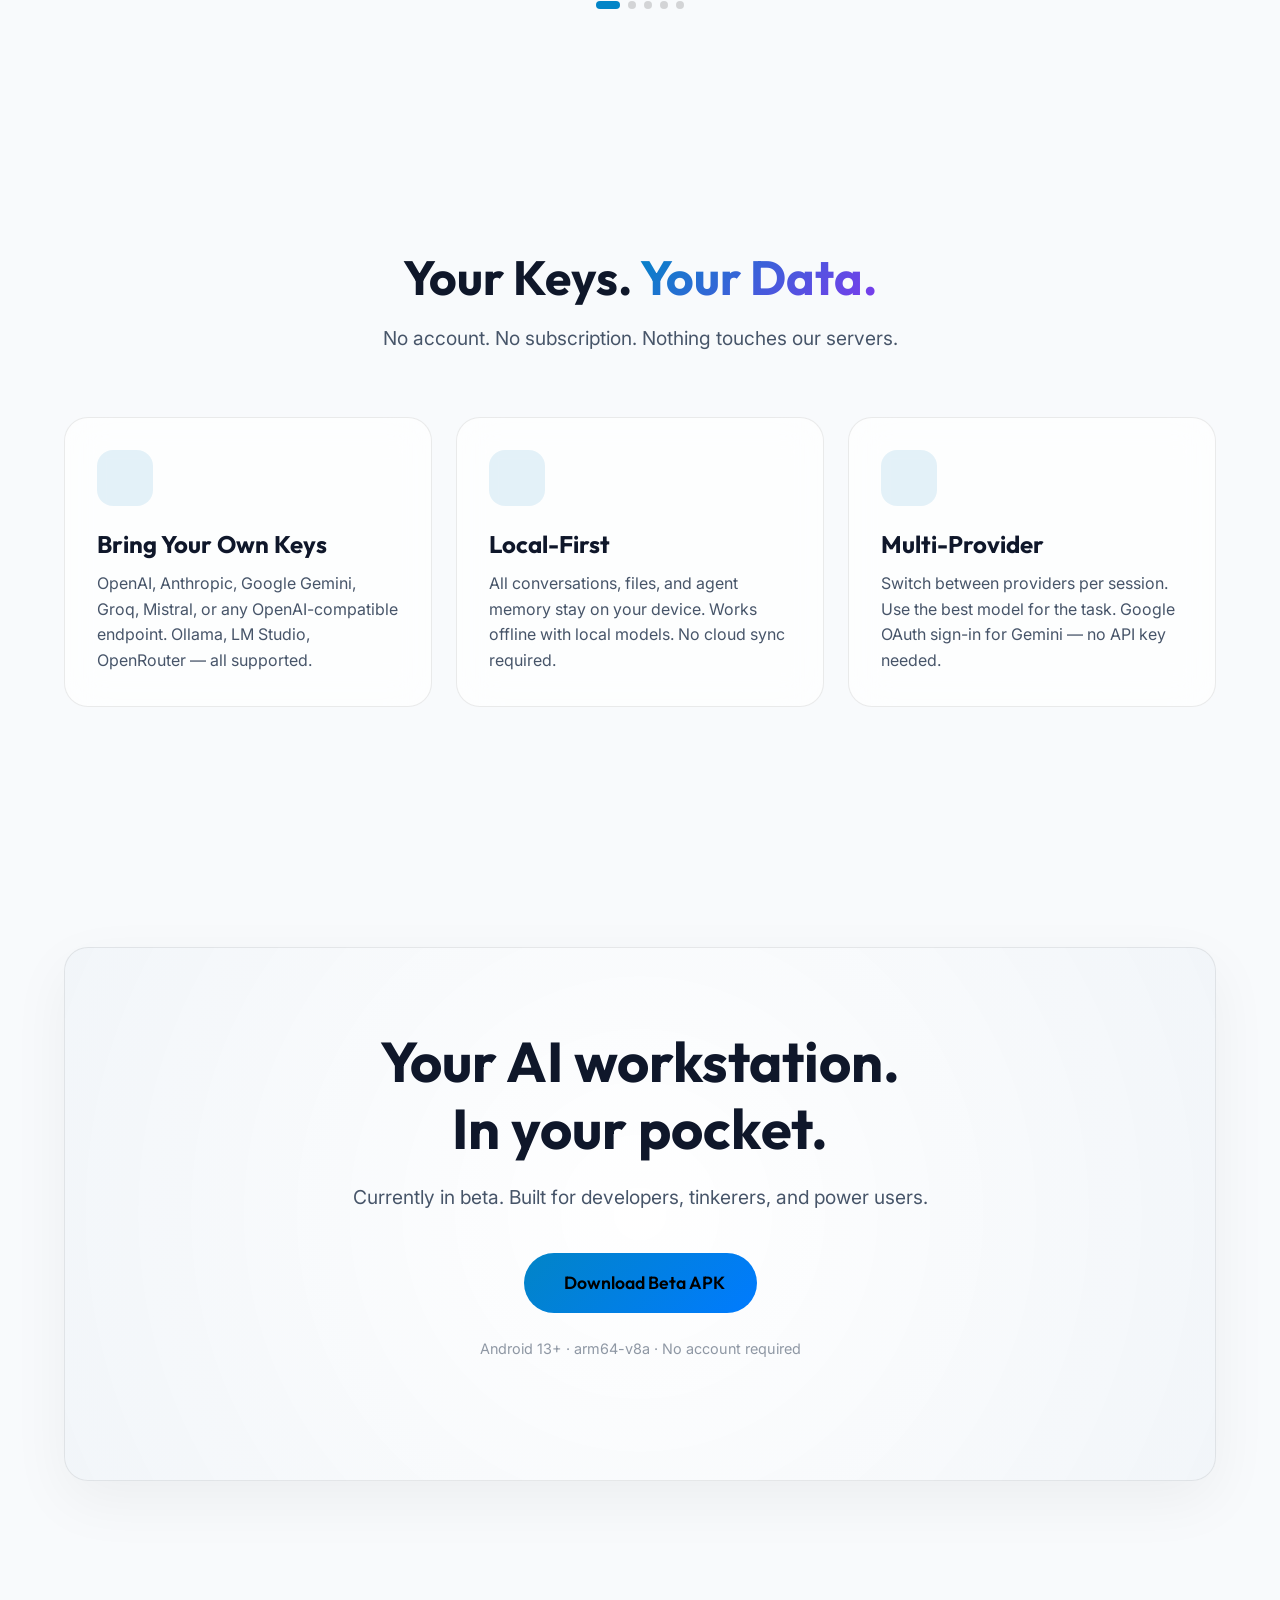
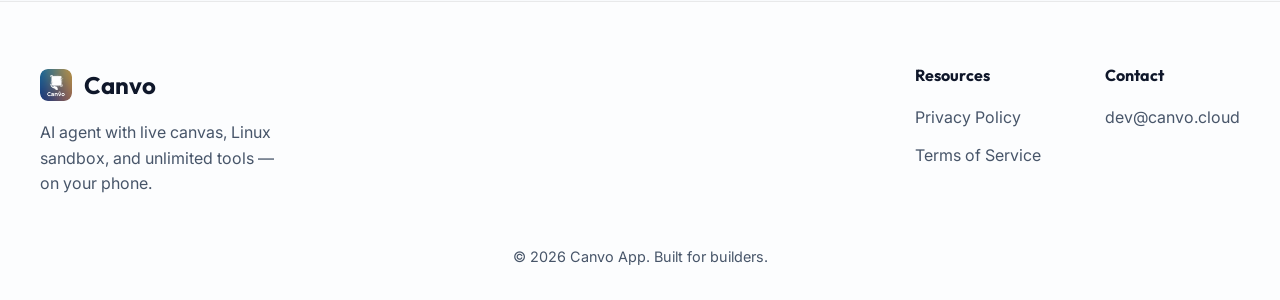
==== commit 6eca10c5: "feat: add teaser video section with YouTube embed" ====
--- a/docs/index.html
+++ b/docs/index.html
@@ -32,21 +32,21 @@
                 <a href="#screenshots">Screenshots</a>
                 <a href="#privacy">Privacy</a>
             </div>
-            <a href="#download" class="btn btn-primary btn-small">Get Canvo</a>
+            <a href="https://github.com/canvo-app/canvo/releases/latest" class="btn btn-primary btn-small">Get Canvo</a>
         </div>
     </nav>
 
     <!-- ═══════════════ HERO ═══════════════ -->
     <header class="hero">
         <div class="hero-content fade-in-up">
-            <div class="badge"><i class="ph ph-rocket-launch"></i> Closed Beta — Android</div>
+            <div class="badge"><i class="ph ph-rocket-launch"></i> Beta — Android</div>
             <h1 class="hero-title">Your agent.<br><span class="gradient-text">Your Canvas.</span><br>Your phone.</h1>
             <p class="hero-subtitle">Canvo turns your phone into a full AI workstation. A live interactive canvas, a
                 Linux sandbox, and unlimited tools — powered by any LLM you choose.</p>
             <div class="hero-actions">
-                <a href="#download" class="btn btn-primary">
-                    <i class="ph-bold ph-google-play-logo"></i>
-                    Get the Beta
+                <a href="https://github.com/canvo-app/canvo/releases/latest" class="btn btn-primary">
+                    <i class="ph-bold ph-download-simple"></i>
+                    Download Beta APK
                 </a>
                 <a href="#pillars" class="btn btn-secondary">
                     <i class="ph-bold ph-stack"></i>
@@ -149,6 +149,23 @@
         </div>
     </section>
 
+    <!-- ═══════════════ TEASER VIDEO ═══════════════ -->
+    <section class="section">
+        <div class="section-header fade-in-up">
+            <h2>Watch the <span class="gradient-text">Teaser</span></h2>
+            <p>50 seconds of Canvo in action.</p>
+        </div>
+        <div class="fade-in-up delay-1" style="display:flex; justify-content:center;">
+            <div class="glass-panel" style="padding: 1.2rem; border-radius: 1.5rem; display:inline-block;">
+                <iframe width="315" height="560" src="https://www.youtube.com/embed/OIUUt01Jmas" title="Canvo Teaser"
+                    frameborder="0"
+                    allow="accelerometer; autoplay; clipboard-write; encrypted-media; gyroscope; picture-in-picture"
+                    allowfullscreen style="border-radius: 1rem; display:block;">
+                </iframe>
+            </div>
+        </div>
+    </section>
+
     <!-- ═══════════════ SCREENSHOT GALLERY ═══════════════ -->
     <section id="screenshots" class="section">
         <div class="section-header fade-in-up">
@@ -233,12 +250,12 @@
     <section id="download" class="cta-section section">
         <div class="glass-panel cta-panel fade-in-up">
             <h2>Your AI workstation.<br>In your pocket.</h2>
-            <p>Currently in closed beta. Built for developers, tinkerers, and power users.</p>
+            <p>Currently in beta. Built for developers, tinkerers, and power users.</p>
             <div class="cta-buttons">
-                <button class="btn btn-primary large">
-                    <i class="ph-fill ph-google-play-logo"></i>
-                    Join the Beta
-                </button>
+                <a href="https://github.com/canvo-app/canvo/releases/latest" class="btn btn-primary large">
+                    <i class="ph-fill ph-download-simple"></i>
+                    Download Beta APK
+                </a>
             </div>
             <p class="footnote monospace">Android 13+ · arm64-v8a · No account required</p>
         </div>
@@ -273,4 +290,4 @@
     <script src="script.js"></script>
 </body>
 
-</html>+</html><!-- pages rebuild trigger -->
